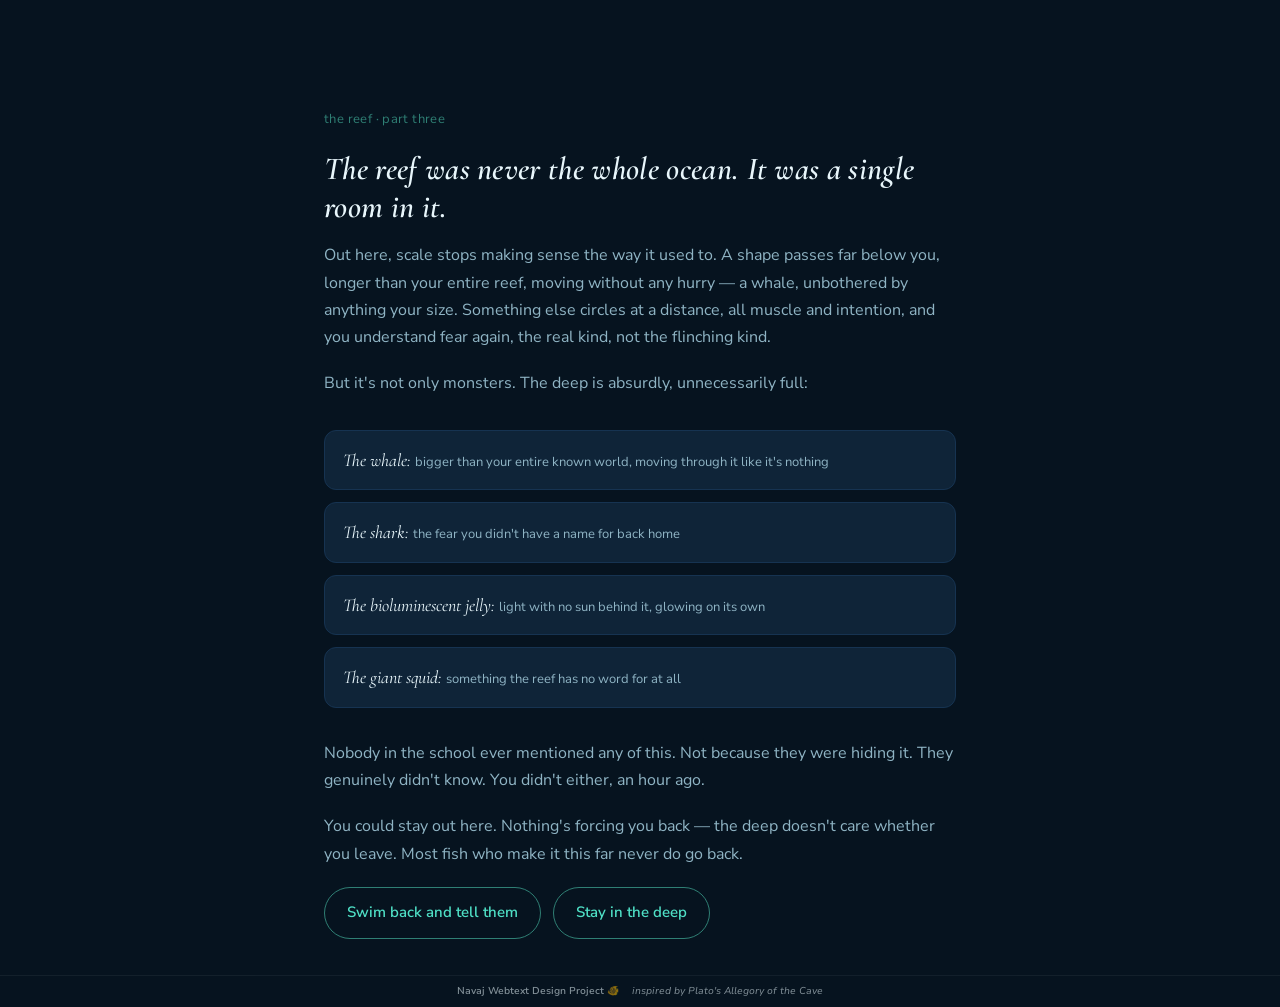
==== Webtext Design/the-deep.html @ 6f10c2c2 "Add files via upload" ====
<!DOCTYPE html>
<html lang="en">
<head>
<meta charset="UTF-8">
<meta name="viewport" content="width=device-width, initial-scale=1.0">
<title>Navaj Webtext Design</title>
<link rel="stylesheet" href="style.css">
</head>
<body class="deep">
<main class="page">
  <span class="eyebrow">the reef · part three</span>
  <h1>The reef was never the whole ocean. It was a single room in it.</h1>
  <p>Out here, scale stops making sense the way it used to. A shape passes far below you, longer than your entire reef, moving without any hurry — a whale, unbothered by anything your size. Something else circles at a distance, all muscle and intention, and you understand fear again, the real kind, not the flinching kind.</p>
  <p>But it's not only monsters. The deep is absurdly, unnecessarily full:</p>

  <div class="creature-row">
    <div class="creature"><span class="label">The whale: </span><span class="sub">bigger than your entire known world, moving through it like it's nothing</span></div>
    <div class="creature"><span class="label">The shark: </span><span class="sub">the fear you didn't have a name for back home</span></div>
    <div class="creature"><span class="label">The bioluminescent jelly: </span><span class="sub">light with no sun behind it, glowing on its own</span></div>
    <div class="creature"><span class="label">The giant squid: </span><span class="sub">something the reef has no word for at all</span></div>
  </div>

  <p>Nobody in the school ever mentioned any of this. Not because they were hiding it. They genuinely didn't know. You didn't either, an hour ago.</p>

  <p>You could stay out here. Nothing's forcing you back — the deep doesn't care whether you leave. Most fish who make it this far never do go back.</p>

  <div class="btn-row">
    <a href="return.html" class="btn">Swim back and tell them</a>
    <a href="stay.html" class="btn btn-stay">Stay in the deep</a>
  </div>
</main>
<footer class="site-footer">
  <span class="title">Navaj Webtext Design Project</span>
  <span class="fish-icon">🐠</span>
  <span class="sub">inspired by Plato's Allegory of the Cave</span>
</footer>
</body>
</html>
---- Webtext Design/style.css ----
@import url('https://fonts.googleapis.com/css2?family=Cormorant+Garamond:ital,wght@1,500;1,600&family=Nunito+Sans:wght@400;600&display=swap');

:root {
  --reef-bg: #ddf4ee;
  --reef-surface: #bfeae0;
  --reef-surface-2: #a7ded1;
  --reef-accent: #1c8c74;
  --reef-accent-dim: #5aa895;
  --reef-ink: #0b3d42;
  --reef-ink-dim: #3e6b68;

  --deep-bg: #06131f;
  --deep-surface: #0f2438;
  --deep-surface-2: #163351;
  --deep-glow: #4fe0c6;
  --deep-glow-dim: #2f7f74;
  --deep-foam: #e8f6fb;
  --deep-foam-dim: #8fb4c4;

  --sky: #2f8fd1;
  --sky-dim: #6fb3dc;

  --home-bg: #faf6ee;
}

* { box-sizing: border-box; }
html { scroll-behavior: smooth; }

body {
  margin: 0;
  min-height: 100vh;
  display: flex;
  flex-direction: column;
  font-family: 'Nunito Sans', sans-serif;
  line-height: 1.7;
  transition: background 0.6s ease, color 0.6s ease;
}

h1, h2, h3 {
  font-family: 'Cormorant Garamond', serif;
  font-style: italic;
  font-weight: 600;
  letter-spacing: 0.01em;
  margin: 0 0 0.5em;
  line-height: 1.2;
}

a { text-decoration: none; }
p { margin: 0 0 1.2em; }

.page {
  max-width: 580px;
  width: 100%;
  margin: 0 auto;
  padding: 12vh 24px 4vh;
  flex: 1;
}

.eyebrow {
  font-size: 13px;
  letter-spacing: 0.03em;
  margin-bottom: 1.5em;
  display: block;
}

.btn {
  display: inline-block;
  font-family: 'Nunito Sans', sans-serif;
  font-weight: 600;
  font-size: 15px;
  padding: 12px 22px;
  border-radius: 999px;
  border: 1px solid transparent;
  cursor: pointer;
  transition: transform 0.15s ease, background 0.2s ease, border-color 0.2s ease;
}
.btn:hover { transform: translateY(-1px); }
.btn:focus-visible { outline: 2px solid currentColor; outline-offset: 3px; }

/* button variants, used across themes */
.btn-back { border-color: var(--sky-dim); color: var(--sky); }
.btn-back:hover { background: rgba(47,143,209,0.1); border-color: var(--sky); }

.btn-deep {
  background: var(--deep-bg);
  border-color: var(--deep-glow-dim);
  color: var(--deep-glow);
}
.btn-deep:hover { background: var(--deep-surface); border-color: var(--deep-glow); }

.btn-row { display: flex; flex-wrap: wrap; gap: 12px; align-items: center; }

/* footer, on every page */
.site-footer {
  flex-shrink: 0;
  padding: 0.7em 24px;
  border-top: 1px solid rgba(11,61,66,0.1);
  font-size: 10px;
  text-align: center;
  opacity: 0.55;
}
.deep .site-footer { border-top-color: rgba(232,246,251,0.1); }
.site-footer .fish-icon { margin-right: 5px; }
.site-footer .title { font-weight: 600; }
.site-footer .sub { margin-left: 5px; font-style: italic; }

/* ---------- Reef theme (the known world) ---------- */
body.reef { background: var(--reef-bg); color: var(--reef-ink); }
body.home { background: var(--home-bg); }
.reef .eyebrow { color: var(--reef-accent-dim); }
.reef h1, .reef h2 { color: var(--reef-ink); }
.reef p { color: var(--reef-ink-dim); }
.reef .btn { background: transparent; border-color: var(--reef-accent-dim); color: var(--reef-accent); }
.reef .btn:hover { background: var(--reef-surface); border-color: var(--reef-accent); }

.reef-links { display: flex; flex-direction: column; gap: 14px; margin: 2em 0; }
.reef-link {
  display: block;
  padding: 18px 20px;
  background: var(--reef-surface);
  border: 1px solid var(--reef-surface-2);
  border-radius: 12px;
  color: var(--reef-ink-dim);
  transition: background 0.25s ease, border-color 0.25s ease;
}
.reef-link:hover { background: var(--reef-surface-2); border-color: var(--reef-accent); }
.reef-link span.label {
  font-family: 'Cormorant Garamond', serif;
  font-style: italic;
  font-size: 19px;
  color: var(--reef-ink);
  display: block;
}
.reef-link span.sub { font-size: 13px; opacity: 0.8; }

/* small bubble marker before the flame-equivalent eyebrow */
.bubble {
  width: 8px; height: 8px;
  background: var(--reef-accent);
  border-radius: 50%;
  display: inline-block;
  margin-right: 8px;
  vertical-align: 1px;
  animation: rise 3s ease-in-out infinite;
}
@media (prefers-reduced-motion: reduce) { .bubble { animation: none; } }
@keyframes rise {
  0%, 100% { transform: translateY(0); opacity: 0.6; }
  50% { transform: translateY(-4px); opacity: 1; }
}

/* the visible, clearly-labeled way out */
.exit-link {
  display: inline-block;
  margin-top: 3em;
  padding: 10px 16px;
  font-size: 14px;
  border-radius: 999px;
  color: var(--reef-accent);
  background: rgba(28,140,116,0.08);
  border: 1px dashed var(--reef-accent-dim);
  transition: background 0.25s ease, border-style 0.25s ease;
}
.exit-link:hover { background: rgba(28,140,116,0.16); border-style: solid; }

/* ---------- Open water: animated transition ---------- */
body.open-water {
  background: var(--reef-bg);
  color: var(--reef-ink);
  animation: descend 5s ease-in forwards;
}
@keyframes descend {
  0% { background: var(--reef-bg); color: var(--reef-ink); }
  100% { background: var(--deep-bg); color: var(--deep-foam); }
}
@media (prefers-reduced-motion: reduce) {
  body.open-water { animation: none; background: var(--deep-bg); color: var(--deep-foam); }
}
.open-water .page { text-align: center; }
.open-water .btn {
  background: transparent;
  border-color: var(--deep-glow-dim);
  color: var(--deep-glow);
  opacity: 0;
  animation: reveal 1.2s ease forwards 3.6s;
}
@media (prefers-reduced-motion: reduce) { .open-water .btn { opacity: 1; animation: none; } }
.open-water .btn-back { border-color: var(--sky-dim); color: var(--sky); }
@keyframes reveal { to { opacity: 1; } }

.depth-line {
  width: 1px;
  height: 90px;
  background: linear-gradient(to bottom, var(--reef-accent-dim), var(--deep-glow-dim));
  margin: 0 auto 2em;
}

/* ---------- The deep (truth) ---------- */
body.deep { background: var(--deep-bg); color: var(--deep-foam); }
.deep .page { max-width: 680px; }
.deep .eyebrow { color: var(--deep-glow-dim); }
.deep h1, .deep h2 { color: var(--deep-foam); }
.deep p { color: var(--deep-foam-dim); }
.deep .btn { background: transparent; border-color: var(--deep-glow-dim); color: var(--deep-glow); }
.deep .btn:hover { background: rgba(79,224,198,0.1); border-color: var(--deep-glow); }

.creature-row { display: flex; flex-direction: column; gap: 12px; margin: 2em 0; }
.creature {
  padding: 14px 18px;
  background: var(--deep-surface);
  border: 1px solid var(--deep-surface-2);
  border-radius: 12px;
}
.creature .label { font-family: 'Cormorant Garamond', serif; font-style: italic; font-size: 18px; color: var(--deep-foam); }
.creature .sub { font-size: 13px; color: var(--deep-foam-dim); }

/* ---------- Return page (back to reef, disbelief) ---------- */
.rejected-links { display: flex; flex-direction: column; gap: 14px; margin: 2em 0; }
.rejected-link {
  display: block;
  padding: 18px 20px;
  background: var(--reef-surface);
  border: 1px solid var(--reef-accent-dim);
  border-radius: 12px;
  color: var(--reef-ink-dim);
  cursor: pointer;
  transition: opacity 0.2s ease;
}
.rejected-link:hover { opacity: 0.75; }
.rejected-msg {
  display: block;
  font-size: 13px;
  font-style: italic;
  color: var(--reef-accent);
  margin-top: 6px;
  min-height: 1.4em;
}
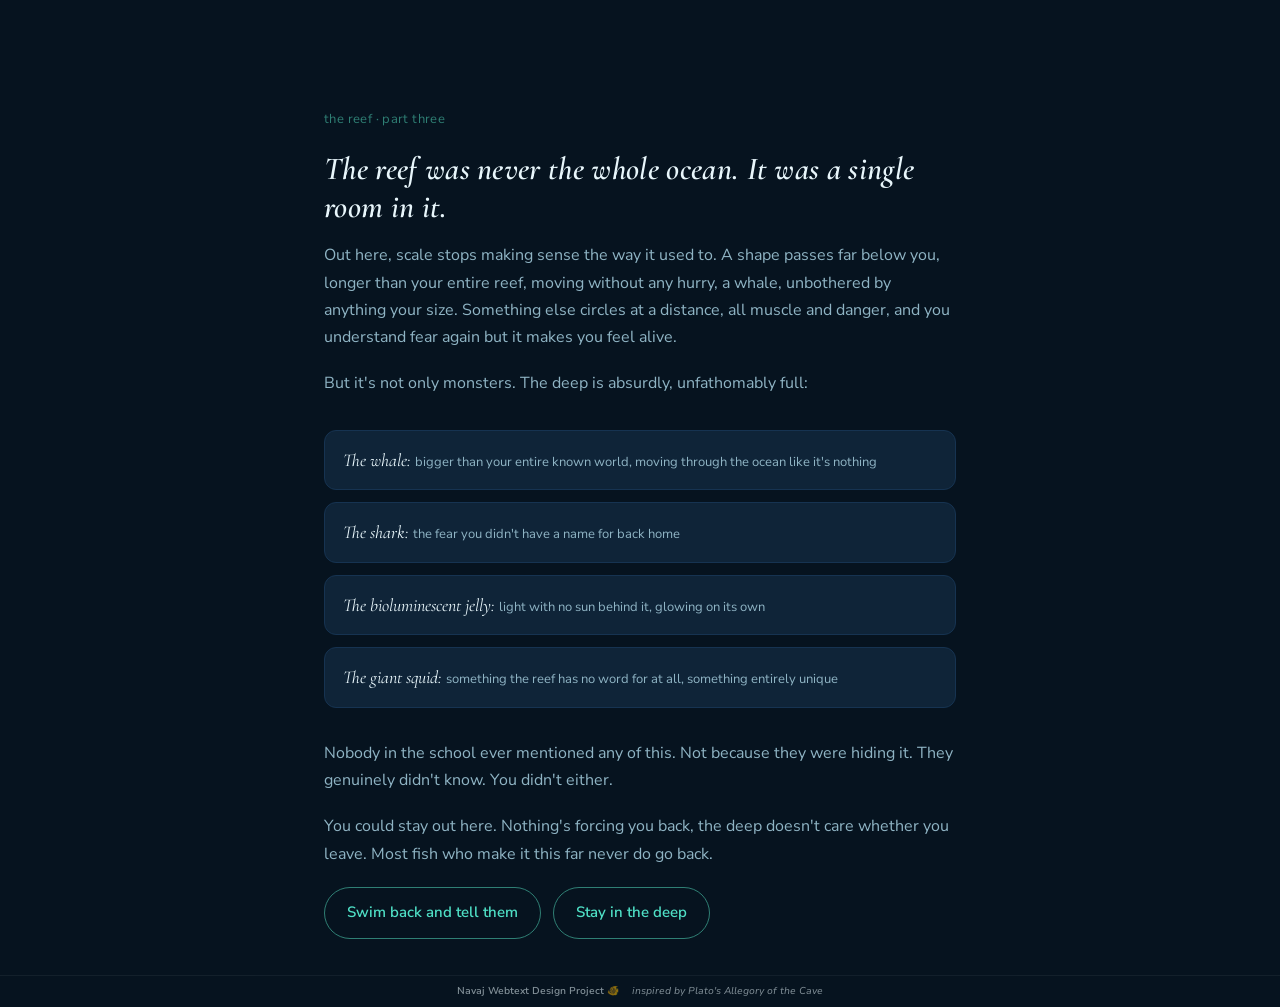
==== commit 17ced39e: "Add files via upload" ====
--- a/Webtext Design/the-deep.html
+++ b/Webtext Design/the-deep.html
@@ -10,19 +10,19 @@
 <main class="page">
   <span class="eyebrow">the reef · part three</span>
   <h1>The reef was never the whole ocean. It was a single room in it.</h1>
-  <p>Out here, scale stops making sense the way it used to. A shape passes far below you, longer than your entire reef, moving without any hurry — a whale, unbothered by anything your size. Something else circles at a distance, all muscle and intention, and you understand fear again, the real kind, not the flinching kind.</p>
-  <p>But it's not only monsters. The deep is absurdly, unnecessarily full:</p>
+  <p>Out here, scale stops making sense the way it used to. A shape passes far below you, longer than your entire reef, moving without any hurry, a whale, unbothered by anything your size. Something else circles at a distance, all muscle and danger, and you understand fear again but it makes you feel alive.</p>
+  <p>But it's not only monsters. The deep is absurdly, unfathomably full:</p>
 
   <div class="creature-row">
-    <div class="creature"><span class="label">The whale: </span><span class="sub">bigger than your entire known world, moving through it like it's nothing</span></div>
+    <div class="creature"><span class="label">The whale: </span><span class="sub">bigger than your entire known world, moving through the ocean like it's nothing</span></div>
     <div class="creature"><span class="label">The shark: </span><span class="sub">the fear you didn't have a name for back home</span></div>
     <div class="creature"><span class="label">The bioluminescent jelly: </span><span class="sub">light with no sun behind it, glowing on its own</span></div>
-    <div class="creature"><span class="label">The giant squid: </span><span class="sub">something the reef has no word for at all</span></div>
+    <div class="creature"><span class="label">The giant squid: </span><span class="sub">something the reef has no word for at all, something entirely unique</span></div>
   </div>
 
-  <p>Nobody in the school ever mentioned any of this. Not because they were hiding it. They genuinely didn't know. You didn't either, an hour ago.</p>
+  <p>Nobody in the school ever mentioned any of this. Not because they were hiding it. They genuinely didn't know. You didn't either.</p>
 
-  <p>You could stay out here. Nothing's forcing you back — the deep doesn't care whether you leave. Most fish who make it this far never do go back.</p>
+  <p>You could stay out here. Nothing's forcing you back, the deep doesn't care whether you leave. Most fish who make it this far never do go back.</p>
 
   <div class="btn-row">
     <a href="return.html" class="btn">Swim back and tell them</a>
